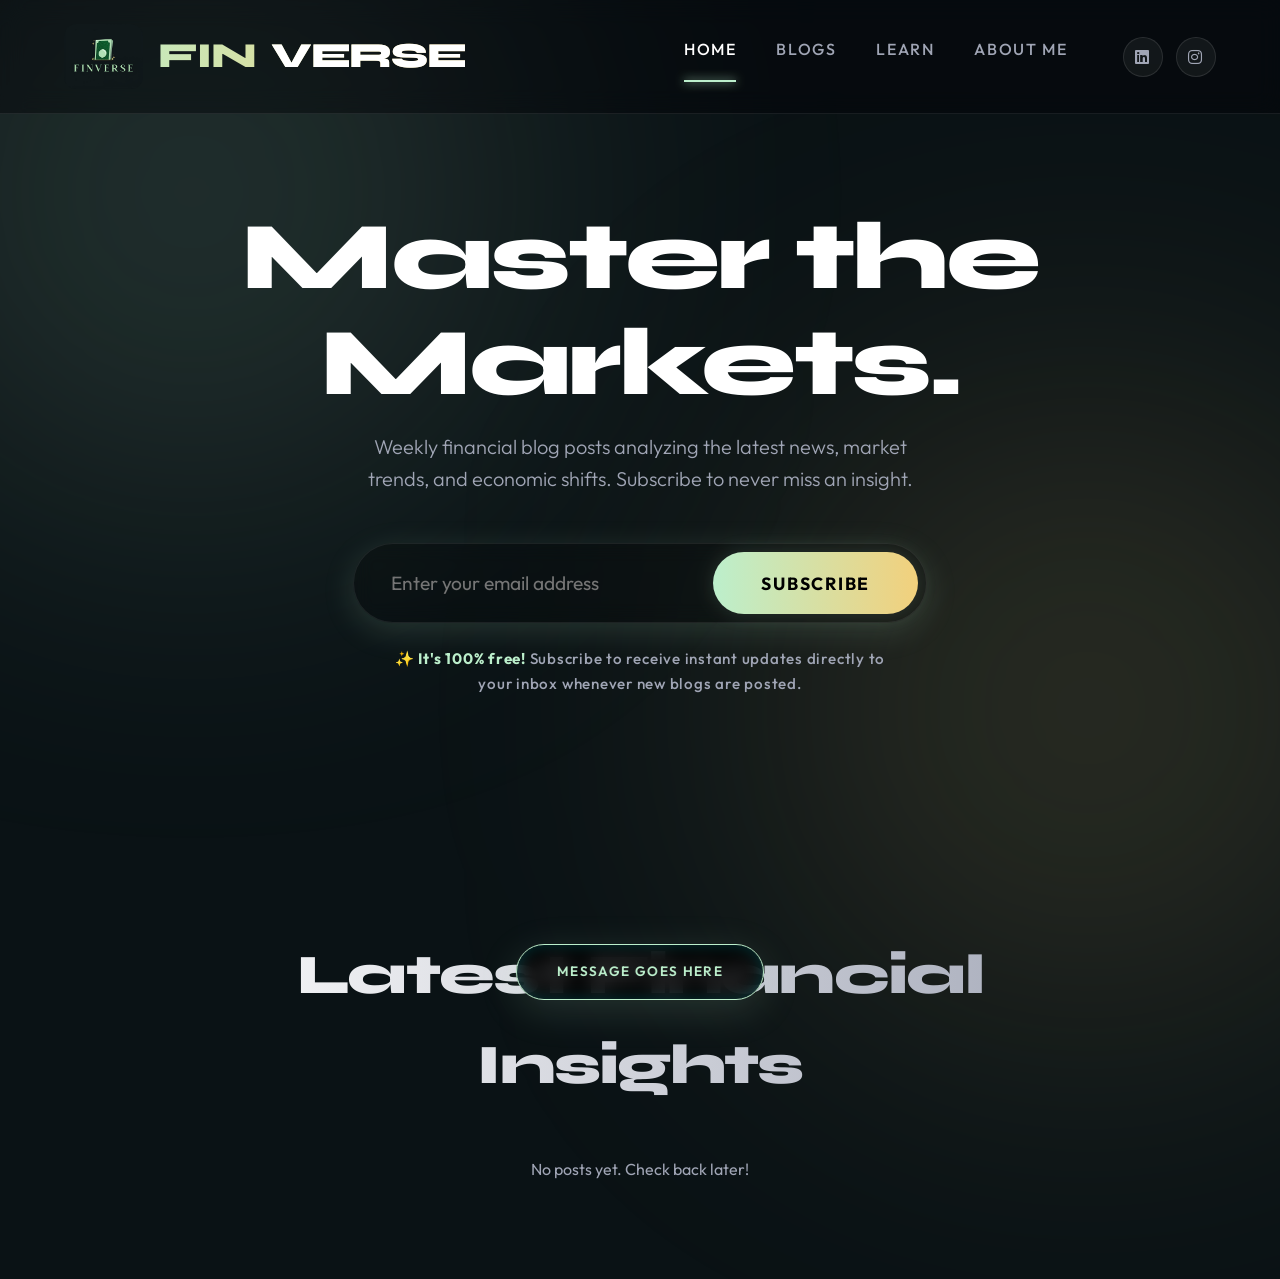
==== frontend/index.html @ 180360d7 "feat: implement visual admin dashboard, CORS reconfigurations, and quiz constraints" ====
<!DOCTYPE html>
<html lang="en">
<head>
  <meta charset="UTF-8">
  <meta name="viewport" content="width=device-width, initial-scale=1.0">
  <title>FinVerse | Financial Insights & News</title>
  <meta name="description" content="Weekly financial blogs, news analysis, and market insights.">
  <link rel="stylesheet" href="styles.css">
  <link rel="stylesheet" href="https://cdnjs.cloudflare.com/ajax/libs/font-awesome/6.4.0/css/all.min.css">
</head>
<body>
  <nav>
    <a href="index.html" class="brand" style="display: flex; align-items: center; gap: 15px;">
      <img src="Logo.jpeg" alt="FinVerse Logo" style="height: 65px; border-radius: 12px;">
      Fin<span>Verse</span>
    </a>
    <div class="nav-links">
      <a href="index.html" class="active">Home</a>
      <a href="blogs.html">Blogs</a>
      <a href="learn.html">Learn</a>
      <a href="about.html">About Me</a>
      <div style="display: flex; gap: 0.8rem; margin-left: 1rem;">
        <a href="https://www.linkedin.com/in/samarth-yanjane-513295374?utm_source=share_via&utm_content=profile&utm_medium=member_android" target="_blank" class="social-icon linkedin" title="LinkedIn"><i class="fa-brands fa-linkedin"></i></a>
        <a href="https://www.instagram.com/finverse.zone/" target="_blank" class="social-icon instagram" title="Instagram"><i class="fa-brands fa-instagram"></i></a>
      </div>
    </div>
  </nav>

  <header class="hero">
    <h1>Master the Markets.</h1>
    <p>Weekly financial blog posts analyzing the latest news, market trends, and economic shifts. Subscribe to never miss an insight.</p>
    
    <form class="subscribe-form" id="subscribeForm" style="margin-bottom: 1.5rem;">
      <input type="email" class="input-field" id="subEmail" placeholder="Enter your email address" style="font-size: 1.2rem; min-width: 50%;" required>
      <button type="submit" class="btn" style="font-size: 1.1rem; padding: 1.2rem 3rem;">Subscribe</button>
    </form>
    <p style="font-size: 0.95rem; color: var(--text-secondary); max-width: 500px; font-weight: 500; letter-spacing: 0.05em;">
      ✨ <strong style="color: var(--primary-color);">It's 100% free!</strong> Subscribe to receive instant updates directly to your inbox whenever new blogs are posted.
    </p>
  </header>

  <section id="latest">
    <h2 class="section-title">Latest Financial Insights</h2>
    <div class="grid" id="recentPostsGrid">
      <p style="text-align: center; color: var(--text-secondary);">Loading recent posts...</p>
    </div>
  </section>

  <div id="toast">Message goes here</div>

  <script src="app.js"></script>
</body>
</html>
---- frontend/styles.css ----
@import url('https://fonts.googleapis.com/css2?family=Outfit:wght@300;400;500;600;700&family=Syne:wght@400;700;800&display=swap');

:root {
  --bg-color: #0A1215; /* Dark Teal from Logo Background */
  --surface-color: rgba(255, 255, 255, 0.03); /* Glass */
  --primary-color: #bcefcc; /* Mint Green */
  --primary-color-dim: rgba(188, 239, 204, 0.15);
  --secondary-color: #F2D07C; /* Logo Gold */
  --secondary-color-dim: rgba(242, 208, 124, 0.15);
  --text-primary: #ffffff;
  --text-secondary: #a0a5b5;
  --glass-border: rgba(255, 255, 255, 0.08);
  --glow-shadow: 0 8px 32px 0 rgba(188, 239, 204, 0.15);
  --transition: all 0.4s cubic-bezier(0.25, 1, 0.5, 1);
}

* {
  margin: 0;
  padding: 0;
  box-sizing: border-box;
}

body {
  font-family: 'Outfit', sans-serif;
  background-color: var(--bg-color);
  color: var(--text-primary);
  line-height: 1.6;
  overflow-x: hidden;
  position: relative;
  min-height: 100vh;
}

/* Ambient Aurora Orbs */
body::before, body::after {
  content: "";
  position: fixed;
  width: 50vw;
  height: 50vw;
  border-radius: 50%;
  filter: blur(150px);
  z-index: -1;
  animation: orbFloat 25s ease-in-out infinite alternate;
  pointer-events: none;
}

body::before {
  background: var(--primary-color-dim);
  top: -10vw;
  left: -10vw;
}

body::after {
  background: var(--secondary-color-dim);
  bottom: -10vw;
  right: -10vw;
  animation-delay: -12.5s;
}

@keyframes orbFloat {
  0% { transform: translate(0, 0) scale(1); }
  50% { transform: translate(15vw, 10vh) scale(1.1); }
  100% { transform: translate(-5vw, 20vh) scale(0.9); }
}

/* Futuristic Typography */
h1, h2, h3, h4, .brand, .serif {
  font-family: 'Syne', sans-serif;
  font-weight: 800;
  letter-spacing: -0.03em;
}

/* Navbar */
nav {
  position: relative; 
  width: 100%;
  padding: 1.5rem 5%;
  background: rgba(2, 2, 5, 0.4);
  backdrop-filter: blur(12px);
  -webkit-backdrop-filter: blur(12px);
  border-bottom: 1px solid var(--glass-border);
  display: flex;
  justify-content: space-between;
  align-items: center;
  z-index: 1000;
}

.brand {
  font-size: 2.2rem;
  color: var(--text-primary);
  text-decoration: none;
  background: linear-gradient(90deg, var(--primary-color), var(--secondary-color));
  -webkit-background-clip: text;
  -webkit-text-fill-color: transparent;
  text-transform: uppercase;
}

.brand span {
  -webkit-text-fill-color: var(--text-primary);
}

.nav-links {
  display: flex;
  gap: 2.5rem;
}

.nav-links a {
  color: var(--text-secondary);
  text-decoration: none;
  font-weight: 500;
  font-size: 1rem;
  transition: var(--transition);
  text-transform: uppercase;
  letter-spacing: 0.1em;
  position: relative;
}

.nav-links a::after {
  content: '';
  position: absolute;
  width: 0%;
  height: 2px;
  bottom: -5px;
  left: 0;
  background: var(--primary-color);
  transition: var(--transition);
  box-shadow: 0 0 10px var(--primary-color);
}

.nav-links a:hover, .nav-links a.active {
  color: var(--text-primary);
}

.nav-links a:hover::after, .nav-links a.active::after {
  width: 100%;
}

/* Hero Section */
header.hero {
  min-height: 80vh;
  display: flex;
  flex-direction: column;
  justify-content: center;
  align-items: center;
  text-align: center;
  padding: 0 5%;
  position: relative;
}

.hero h1 {
  font-size: 6rem;
  margin-bottom: 1rem;
  color: var(--text-primary);
  line-height: 1.1;
}

.hero h1 span {
  background: linear-gradient(90deg, var(--primary-color), var(--secondary-color));
  -webkit-background-clip: text;
  -webkit-text-fill-color: transparent;
}

.hero p {
  font-size: 1.25rem;
  color: var(--text-secondary);
  max-width: 50%;
  margin-bottom: 3rem;
  font-weight: 300;
}

/* Subscribe Form & Glowing Inputs */
.subscribe-form {
  display: flex;
  gap: 1rem;
  background: rgba(0, 0, 0, 0.2);
  padding: 0.5rem;
  border-radius: 100px;
  border: 1px solid var(--glass-border);
  box-shadow: var(--glow-shadow);
  backdrop-filter: blur(10px);
}

.input-field {
  padding: 1.2rem 1.8rem;
  background: var(--surface-color);
  color: var(--text-primary);
  border: 1px solid var(--glass-border);
  outline: none;
  font-family: 'Outfit', sans-serif;
  transition: var(--transition);
  border-radius: 100px;
  width: 100%;
}

form .input-field {
  border-radius: 16px; /* slightly different for main forms */
}

.input-field:focus {
  border-color: var(--primary-color);
  box-shadow: 0 0 15px var(--primary-color-dim);
}

.subscribe-form .input-field {
  min-width: 50%;
  border: none;
  background: transparent;
}

.btn {
  padding: 1.2rem 2.5rem;
  border: none;
  background: linear-gradient(90deg, var(--primary-color), var(--secondary-color));
  color: #000;
  font-weight: 700;
  text-transform: uppercase;
  letter-spacing: 0.1em;
  cursor: pointer;
  transition: var(--transition);
  font-family: 'Outfit', sans-serif;
  border-radius: 100px;
  box-shadow: 0 0 20px var(--primary-color-dim);
}

.btn:hover {
  filter: brightness(1.1);
  transform: translateY(-2px) scale(1.01);
  box-shadow: 0 0 30px var(--primary-color-dim);
}

/* Sections */
section {
  padding: 6rem 5%;
  max-width: 90%;
  margin: 0 auto;
}

.section-title {
  font-size: 3.5rem;
  margin-bottom: 3rem;
  color: var(--text-primary);
  text-align: center;
  background: linear-gradient(90deg, #fff, #a0a5b5);
  -webkit-background-clip: text;
  -webkit-text-fill-color: transparent;
}

/* Glassmorphic Cards (The actual DeFi Look) */
.grid {
  display: grid;
  grid-template-columns: repeat(auto-fit, minmax(30%, 1fr));
  gap: 2rem;
}

.card {
  background: rgba(255, 255, 255, 0.02);
  backdrop-filter: blur(20px);
  -webkit-backdrop-filter: blur(20px);
  border: 1px solid rgba(255, 255, 255, 0.05);
  border-radius: 32px;
  padding: 3rem;
  transition: var(--transition);
  position: relative;
  overflow: hidden;
}

.card::before {
  content: "";
  position: absolute;
  top: 0; left: 0; width: 100%; height: 100%;
  background: linear-gradient(135deg, rgba(255, 255, 255, 0.1) 0%, transparent 100%);
  opacity: 0;
  transition: var(--transition);
  pointer-events: none;
}

.card:hover {
  transform: translateY(-10px);
  border-color: rgba(255, 255, 255, 0.15);
  box-shadow: 0 20px 40px rgba(0, 0, 0, 0.5), 0 0 40px var(--primary-color-dim);
}

.card:hover::before {
  opacity: 1;
}

.card h3 {
  font-size: 1.8rem;
  margin-bottom: 1rem;
  color: var(--text-primary);
}

.card p {
  color: var(--text-secondary);
  font-size: 1.1rem;
  margin-bottom: 2rem;
}

.card a {
  display: inline-block;
  color: var(--primary-color);
  text-decoration: none;
  font-weight: 600;
  letter-spacing: 0.1em;
  text-transform: uppercase;
  font-size: 0.9rem;
}

/* Forms */
form .form-group {
  margin-bottom: 1.5rem;
}

form label {
  display: block;
  margin-bottom: 0.5rem;
  font-weight: 500;
  color: var(--text-secondary);
  font-size: 0.8rem;
  text-transform: uppercase;
  letter-spacing: 0.1em;
}

form textarea.input-field {
  resize: vertical;
  min-height: 150px;
}

/* Blog Content Detail */
.blog-content {
  margin-top: 2rem;
  font-size: 1.2rem;
  line-height: 1.8;
  color: #c9d1d9;
}

.comment-section {
  margin-top: 5rem;
  border-top: 1px solid var(--glass-border);
  padding-top: 3rem;
}

.comment-box {
  background: rgba(255, 255, 255, 0.02);
  border: 1px solid var(--glass-border);
  border-radius: 20px;
  padding: 2rem;
  margin-bottom: 1rem;
}

/* Learn Modules */
.module-card {
  background: rgba(255, 255, 255, 0.02);
  backdrop-filter: blur(10px);
  border: 1px solid var(--glass-border);
  border-radius: 24px;
  padding: 2.5rem;
  margin-bottom: 1.5rem;
  cursor: pointer;
  transition: var(--transition);
}

.module-card:hover {
  border-color: var(--primary-color);
  transform: translateX(10px);
  box-shadow: -10px 10px 30px var(--primary-color-dim);
}

.quiz-container {
  background: rgba(0,0,0,0.4);
  border-radius: 24px;
  border: 1px solid var(--secondary-color-dim);
  padding: 3rem;
  margin-top: 2rem;
  display: block;
}

#quiz-question {
  font-family: 'Outfit', sans-serif;
  font-weight: 500;
  letter-spacing: normal;
}

.quiz-options-grid {
  display: grid;
  grid-template-columns: 1fr;
  gap: 1rem;
  text-align: left;
}

@media (min-width: 768px) {
  .quiz-options-grid {
    grid-template-columns: 1fr 1fr;
  }
}

.quiz-option {
  padding: 1.5rem 2rem;
  border: 1px solid var(--glass-border);
  border-radius: 16px;
  cursor: pointer;
  background: rgba(255, 255, 255, 0.05);
  transition: var(--transition);
  font-weight: 500;
  color: var(--text-primary);
  font-family: 'Outfit', sans-serif;
  font-size: 1.05rem;
  line-height: 1.4;
}

.quiz-option:hover, .quiz-option.selected {
  border-color: var(--secondary-color);
  background: var(--secondary-color-dim);
  box-shadow: 0 0 20px var(--secondary-color-dim);
  color: #fff;
}

.quiz-option.correct {
  background: rgba(188, 239, 204, 0.15) !important;
  border-color: var(--primary-color) !important;
  color: #fff !important;
  box-shadow: 0 0 20px var(--primary-color-dim) !important;
}

.quiz-option.incorrect {
  background: rgba(255, 0, 122, 0.15) !important;
  border-color: var(--secondary-color) !important;
  color: #fff !important;
  box-shadow: 0 0 20px var(--secondary-color-dim) !important;
}

}

#detail-title, .blog-content h3 {
  font-family: 'Outfit', sans-serif;
  letter-spacing: normal;
}

.blog-content {
  font-family: 'Outfit', sans-serif;
  font-size: 1.15rem;
  line-height: 1.8;
  color: var(--text-primary);
}

/* Toast Notification */
#toast {
  position: fixed;
  bottom: -100px;
  left: 50%;
  transform: translateX(-50%);
  background: rgba(0, 0, 0, 0.8);
  backdrop-filter: blur(10px);
  color: var(--primary-color);
  padding: 1rem 2.5rem;
  border-radius: 100px;
  border: 1px solid var(--primary-color);
  font-weight: 600;
  letter-spacing: 0.1em;
  text-transform: uppercase;
  font-size: 0.85rem;
  box-shadow: 0 10px 40px var(--primary-color-dim), inset 0 0 15px rgba(0, 240, 255, 0.2);
  transition: bottom 0.4s cubic-bezier(0.175, 0.885, 0.32, 1.275);
  z-index: 2000;
}

#toast.show {
  bottom: 40px;
}

/* Standard Social Icons */
.social-icon {
  color: #ffffff;
  font-size: 1.2rem;
  transition: var(--transition);
  display: inline-flex;
  align-items: center;
  justify-content: center;
  background: rgba(255,255,255,0.05);
  width: 40px;
  height: 40px;
  border-radius: 50%;
  border: 1px solid rgba(255,255,255,0.1);
  text-decoration: none;
}

.social-icon:hover {
  transform: translateY(-3px);
  background: rgba(255,255,255,0.1);
}

.social-icon.linkedin:hover {
  color: #0077b5;
  border-color: #0077b5;
  box-shadow: 0 0 15px rgba(0, 119, 181, 0.4);
}

.social-icon.instagram:hover {
  color: #E1306C;
  border-color: #E1306C;
  box-shadow: 0 0 15px rgba(225, 48, 108, 0.4);
}

/* Connect Large Buttons */
.connect-btn {
  display: inline-flex;
  align-items: center;
  justify-content: center;
  padding: 1rem 2rem;
  font-size: 1.1rem;
  font-weight: 700;
  text-decoration: none;
  border-radius: 100px;
  color: #ffffff !important;
  transition: var(--transition);
  border: none;
  font-family: 'Outfit', sans-serif;
}
.connect-btn i {
  margin-right: 12px;
  font-size: 1.4rem;
}
.connect-btn.linkedin-btn {
  background: #0077b5;
  box-shadow: 0 5px 20px rgba(0, 119, 181, 0.4);
}
.connect-btn.linkedin-btn:hover {
  background: #0088cc;
  transform: translateY(-3px);
  box-shadow: 0 8px 25px rgba(0, 119, 181, 0.6);
}
.connect-btn.instagram-btn {
  background: linear-gradient(45deg, #f09433 0%, #e6683c 25%, #dc2743 50%, #cc2366 75%, #bc1888 100%);
  box-shadow: 0 5px 20px rgba(225, 48, 108, 0.4);
}
.connect-btn.instagram-btn:hover {
  filter: brightness(1.15);
  transform: translateY(-3px);
  box-shadow: 0 8px 25px rgba(225, 48, 108, 0.6);
}
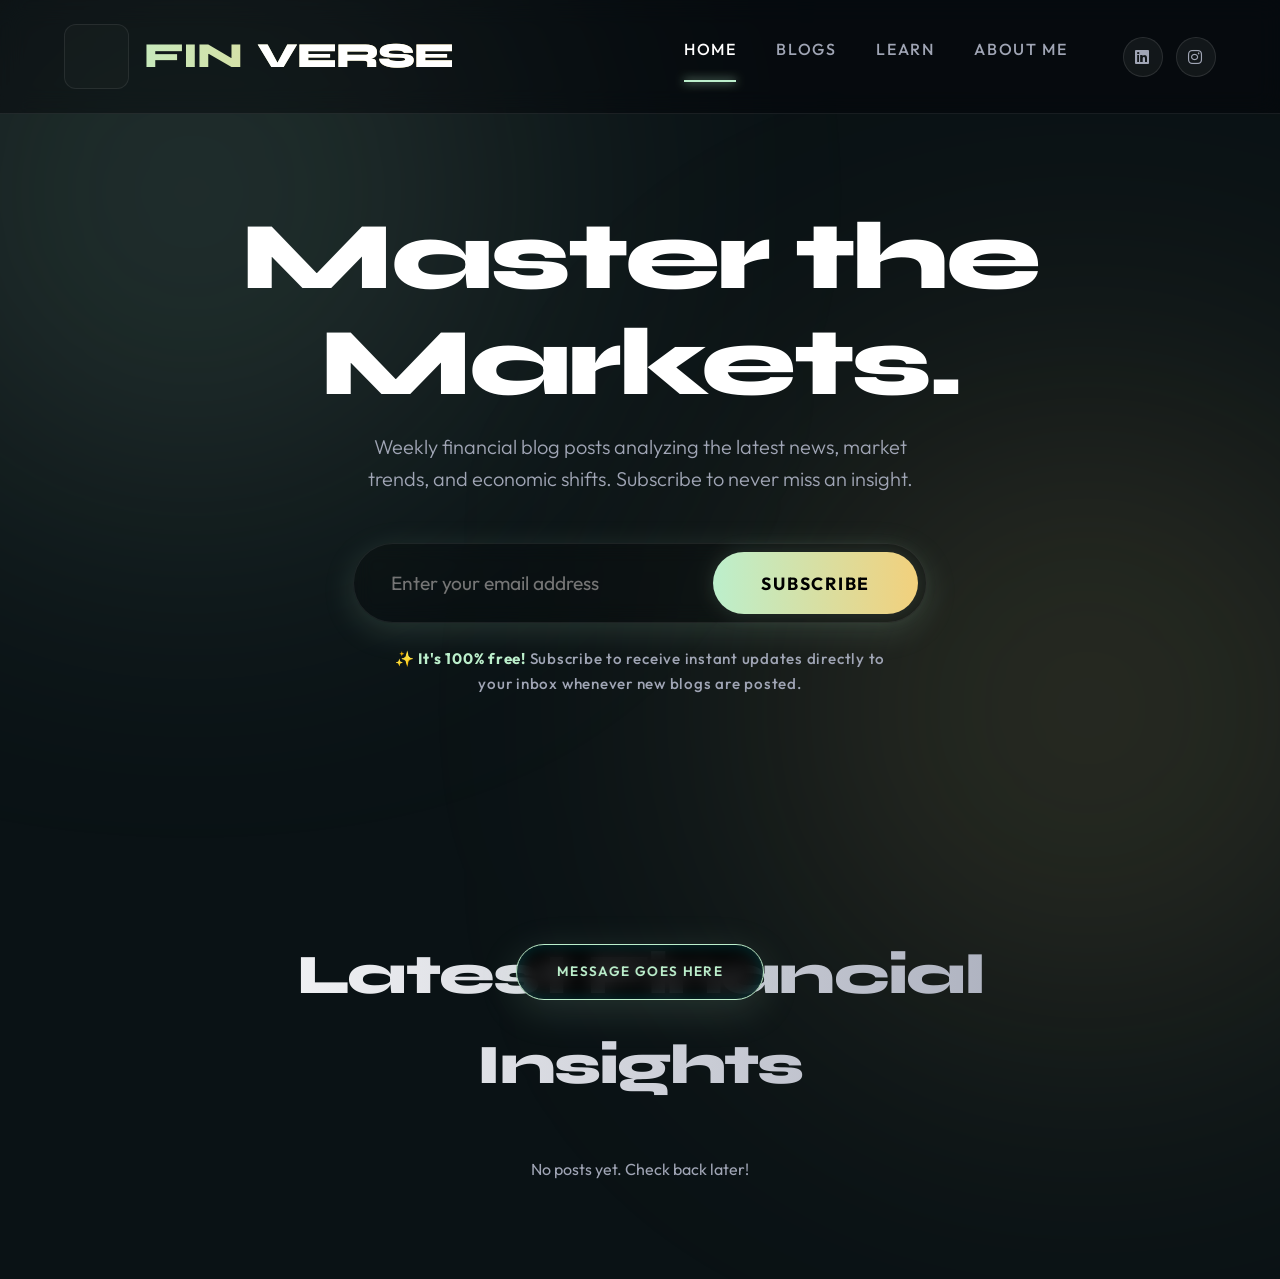
==== commit af8eadcf: "fix: crop duplicate logo text, enhance warning page redirect delay and button contrast" ====
--- a/frontend/index.html
+++ b/frontend/index.html
@@ -5,13 +5,13 @@
   <meta name="viewport" content="width=device-width, initial-scale=1.0">
   <title>FinVerse | Financial Insights & News</title>
   <meta name="description" content="Weekly financial blogs, news analysis, and market insights.">
-  <link rel="stylesheet" href="styles.css">
+  <link rel="stylesheet" href="styles.css?v=3">
   <link rel="stylesheet" href="https://cdnjs.cloudflare.com/ajax/libs/font-awesome/6.4.0/css/all.min.css">
 </head>
 <body>
   <nav>
     <a href="index.html" class="brand" style="display: flex; align-items: center; gap: 15px;">
-      <img src="Logo.jpeg" alt="FinVerse Logo" style="height: 65px; border-radius: 12px;">
+      <div class="logo-wrapper"></div>
       Fin<span>Verse</span>
     </a>
     <div class="nav-links">
--- a/frontend/styles.css
+++ b/frontend/styles.css
@@ -210,7 +210,7 @@
   padding: 1.2rem 2.5rem;
   border: none;
   background: linear-gradient(90deg, var(--primary-color), var(--secondary-color));
-  color: #000;
+  color: #000 !important;
   font-weight: 700;
   text-transform: uppercase;
   letter-spacing: 0.1em;
@@ -537,3 +537,16 @@
   transform: translateY(-3px);
   box-shadow: 0 8px 25px rgba(225, 48, 108, 0.6);
 }
+
+/* Logo Cropping Wrapper using background-image to hide text */
+.logo-wrapper {
+  width: 65px;
+  height: 65px;
+  border-radius: 12px;
+  border: 1px solid var(--glass-border);
+  background-image: url('Logo.jpeg');
+  background-size: 200% auto;
+  background-position: center 8%;
+  background-repeat: no-repeat;
+  background-color: rgba(255, 255, 255, 0.02);
+}
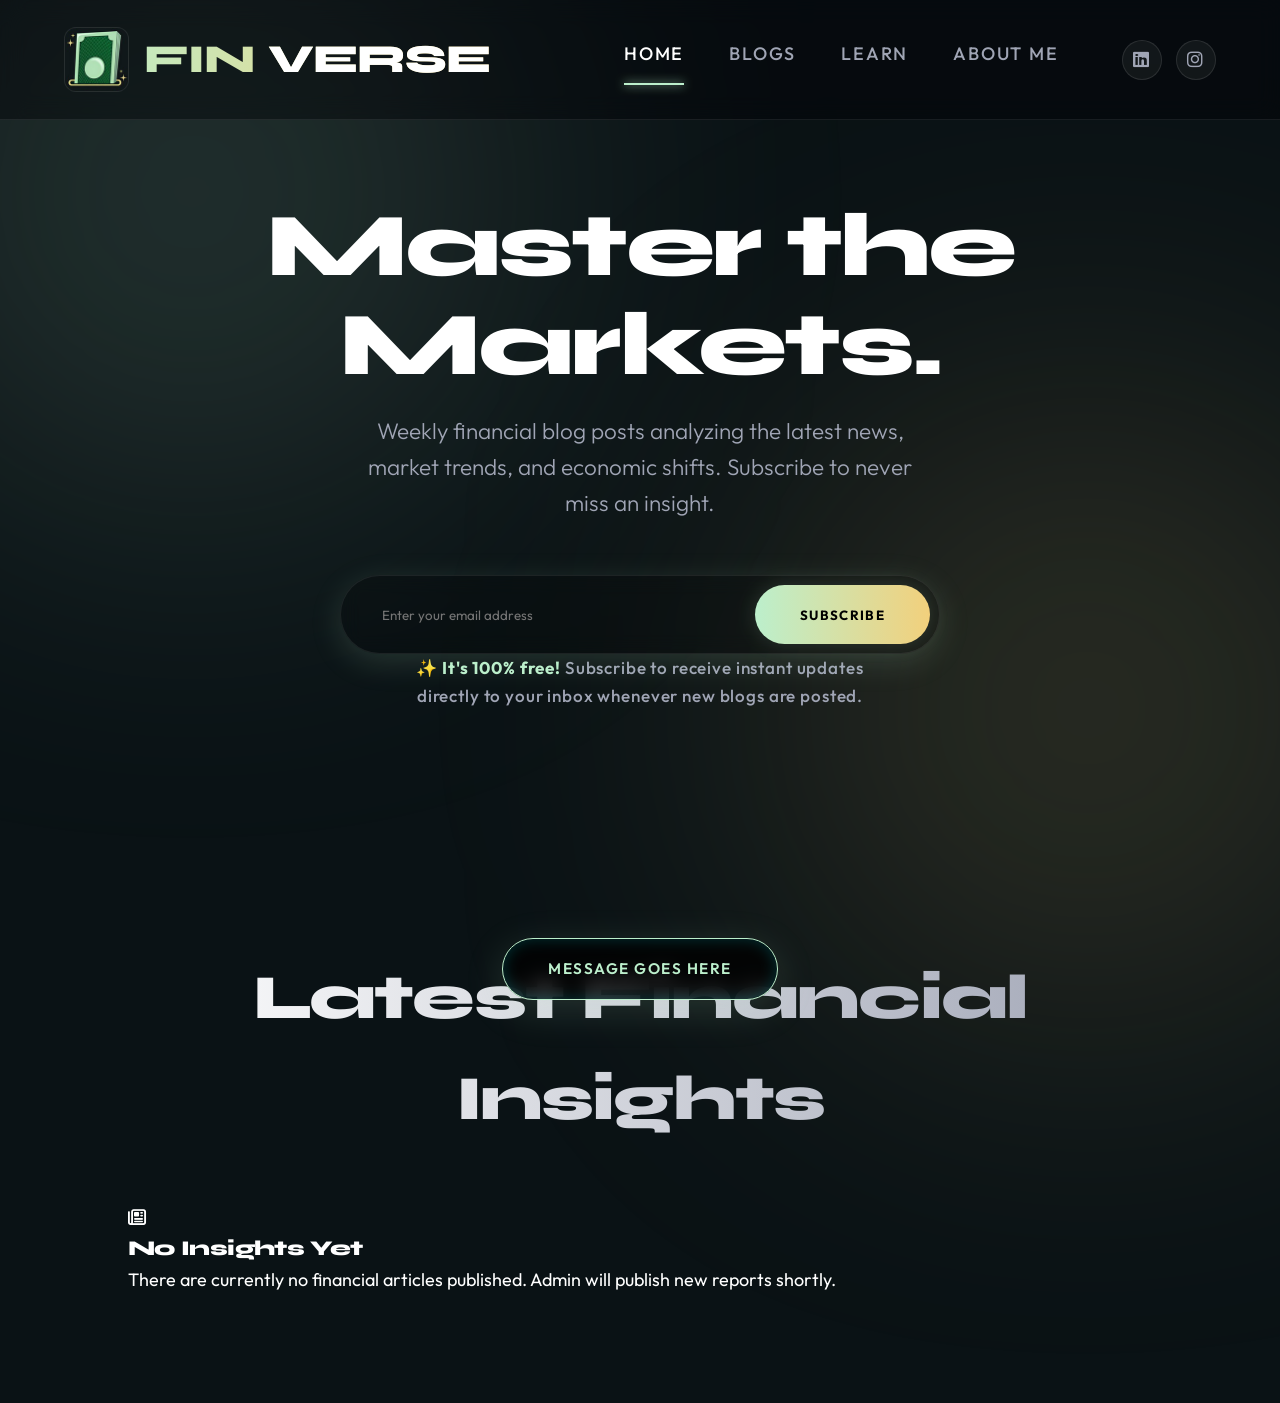
==== commit 58f8ba20: "refactor: comprehensive mobile responsiveness fixes across frontend" ====
--- a/frontend/index.html
+++ b/frontend/index.html
@@ -19,7 +19,7 @@
       <a href="blogs.html">Blogs</a>
       <a href="learn.html">Learn</a>
       <a href="about.html">About Me</a>
-      <div style="display: flex; gap: 0.8rem; margin-left: 1rem;">
+      <div class="social-links-container" style="display: flex; gap: 0.8rem; margin-left: 1rem;">
         <a href="https://www.linkedin.com/in/samarth-yanjane-513295374?utm_source=share_via&utm_content=profile&utm_medium=member_android" target="_blank" class="social-icon linkedin" title="LinkedIn"><i class="fa-brands fa-linkedin"></i></a>
         <a href="https://www.instagram.com/finverse.zone/" target="_blank" class="social-icon instagram" title="Instagram"><i class="fa-brands fa-instagram"></i></a>
       </div>
@@ -30,9 +30,9 @@
     <h1>Master the Markets.</h1>
     <p>Weekly financial blog posts analyzing the latest news, market trends, and economic shifts. Subscribe to never miss an insight.</p>
     
-    <form class="subscribe-form" id="subscribeForm" style="margin-bottom: 1.5rem;">
-      <input type="email" class="input-field" id="subEmail" placeholder="Enter your email address" style="font-size: 1.2rem; min-width: 50%;" required>
-      <button type="submit" class="btn" style="font-size: 1.1rem; padding: 1.2rem 3rem;">Subscribe</button>
+    <form class="subscribe-form" id="subscribeForm">
+      <input type="email" class="input-field" id="subEmail" placeholder="Enter your email address" required>
+      <button type="submit" class="btn">Subscribe</button>
     </form>
     <p style="font-size: 0.95rem; color: var(--text-secondary); max-width: 500px; font-weight: 500; letter-spacing: 0.05em;">
       ✨ <strong style="color: var(--primary-color);">It's 100% free!</strong> Subscribe to receive instant updates directly to your inbox whenever new blogs are posted.
--- a/frontend/styles.css
+++ b/frontend/styles.css
@@ -20,12 +20,19 @@
   box-sizing: border-box;
 }
 
+html, body {
+  max-width: 100vw;
+  overflow-x: hidden;
+}
+
 body {
   font-family: 'Outfit', sans-serif;
   background-color: var(--bg-color);
   color: var(--text-primary);
   line-height: 1.6;
   overflow-x: hidden;
+  max-width: 100vw;
+  width: 100%;
   position: relative;
   min-height: 100vh;
 }
@@ -177,6 +184,9 @@
   border: 1px solid var(--glass-border);
   box-shadow: var(--glow-shadow);
   backdrop-filter: blur(10px);
+  width: 100%;
+  max-width: 600px;
+  margin: 0 auto;
 }
 
 .input-field {
@@ -247,7 +257,7 @@
 /* Glassmorphic Cards (The actual DeFi Look) */
 .grid {
   display: grid;
-  grid-template-columns: repeat(auto-fit, minmax(30%, 1fr));
+  grid-template-columns: repeat(auto-fit, minmax(280px, 1fr));
   gap: 2rem;
 }
 
@@ -538,15 +548,129 @@
   box-shadow: 0 8px 25px rgba(225, 48, 108, 0.6);
 }
 
-/* Logo Cropping Wrapper using background-image to hide text */
+/* Logo Wrapper styling */
 .logo-wrapper {
   width: 65px;
   height: 65px;
   border-radius: 12px;
   border: 1px solid var(--glass-border);
   background-image: url('Logo.jpeg');
-  background-size: 200% auto;
-  background-position: center 8%;
+  background-size: contain;
+  background-position: center;
   background-repeat: no-repeat;
   background-color: rgba(255, 255, 255, 0.02);
 }
+
+/* Enhanced Responsive Utilities */
+/* Base font scaling */
+html {
+  font-size: clamp(14px, 1vw + 0.5rem, 18px);
+}
+
+/* Hero heading scaling */
+.hero h1 {
+  font-size: clamp(2.5rem, 8vw, 5rem);
+}
+
+/* General container adjustments */
+.admin-container {
+  max-width: 90%;
+  padding: 0 1rem;
+}
+
+/* Mobile first (≤480px) */
+@media (max-width: 480px) {
+  nav {
+    flex-direction: column;
+    align-items: center;
+    padding: 1rem 5%;
+  }
+  .nav-links {
+    flex-direction: column;
+    gap: 1rem;
+    margin-top: 1rem;
+    align-items: center;
+    width: 100%;
+  }
+  .admin-container {
+    width: 100%;
+    margin: 30px auto;
+    padding: 0 1rem;
+  }
+  .subscribe-form {
+    flex-direction: column;
+    border-radius: 20px;
+    padding: 1.5rem;
+    background: transparent;
+    border: none;
+    box-shadow: none;
+  }
+  .subscribe-form .input-field {
+    width: 100%;
+    min-width: unset;
+    border-radius: 100px;
+    border: 1px solid var(--glass-border);
+    background: rgba(255,255,255,0.05);
+  }
+  .subscribe-form .btn {
+    width: 100%;
+  }
+  .input-field {
+    padding: 1rem;
+    font-size: 1rem;
+  }
+  .btn {
+    padding: 1rem;
+    font-size: 0.95rem;
+  }
+  .subscribers-table th, .subscribers-table td {
+    padding: 0.8rem 1rem;
+  }
+  .subscribers-table {
+    font-size: 0.85rem;
+  }
+  .card {
+    padding: 2rem 1.5rem;
+  }
+  .hero p {
+    max-width: 90%;
+  }
+  .social-links-container {
+    margin-left: 0 !important;
+    justify-content: center;
+    margin-top: 0.5rem;
+  }
+}
+
+/* Tablets (481px – 768px) */
+@media (min-width: 481px) and (max-width: 768px) {
+  nav {
+    flex-direction: column;
+    align-items: center;
+    padding: 1rem 5%;
+  }
+  .nav-links {
+    gap: 1.5rem;
+    flex-wrap: wrap;
+    justify-content: center;
+    margin-top: 1rem;
+  }
+  .admin-container {
+    width: 95%;
+    margin: 40px auto;
+  }
+  .hero p {
+    max-width: 80%;
+  }
+}
+
+/* Large tablets / small desktops (769px – 1024px) */
+@media (min-width: 769px) and (max-width: 1024px) {
+  .nav-links {
+    gap: 1.5rem;
+  }
+  .admin-container {
+    max-width: 800px;
+  }
+}
+
